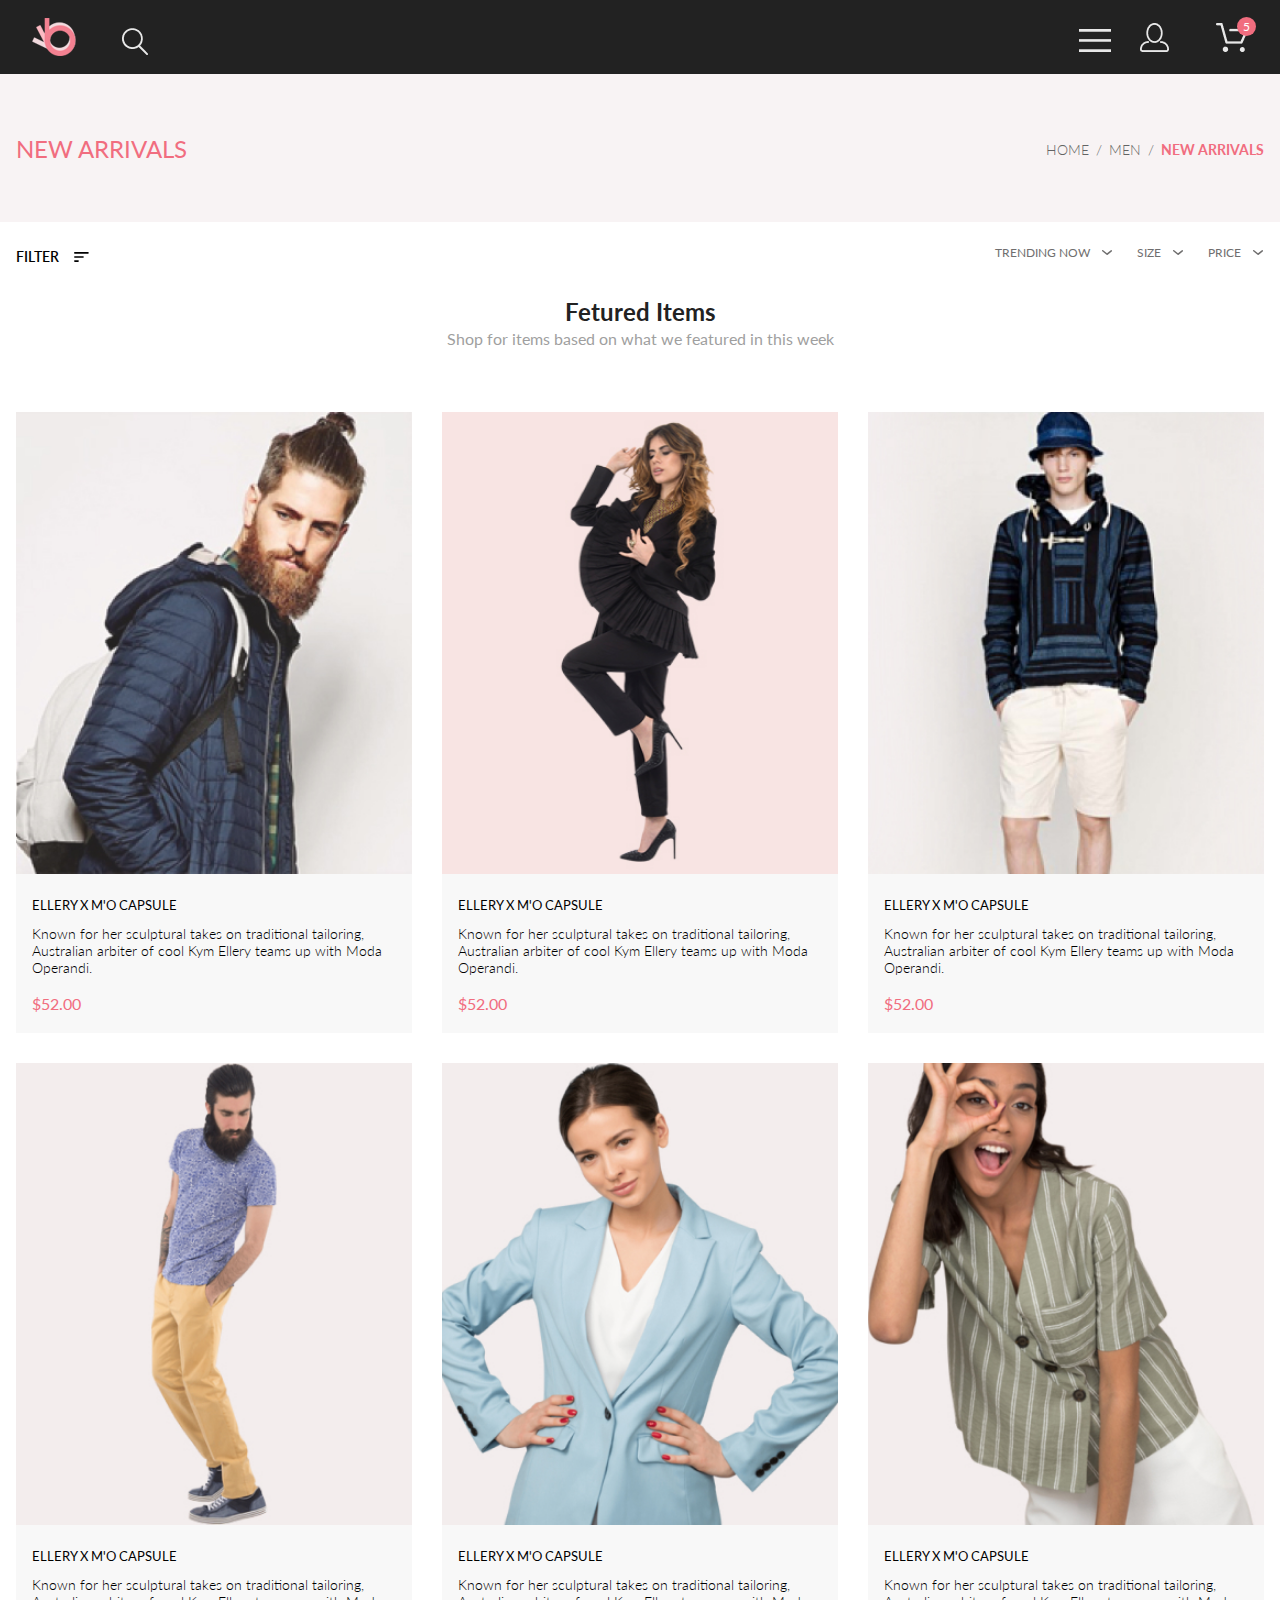
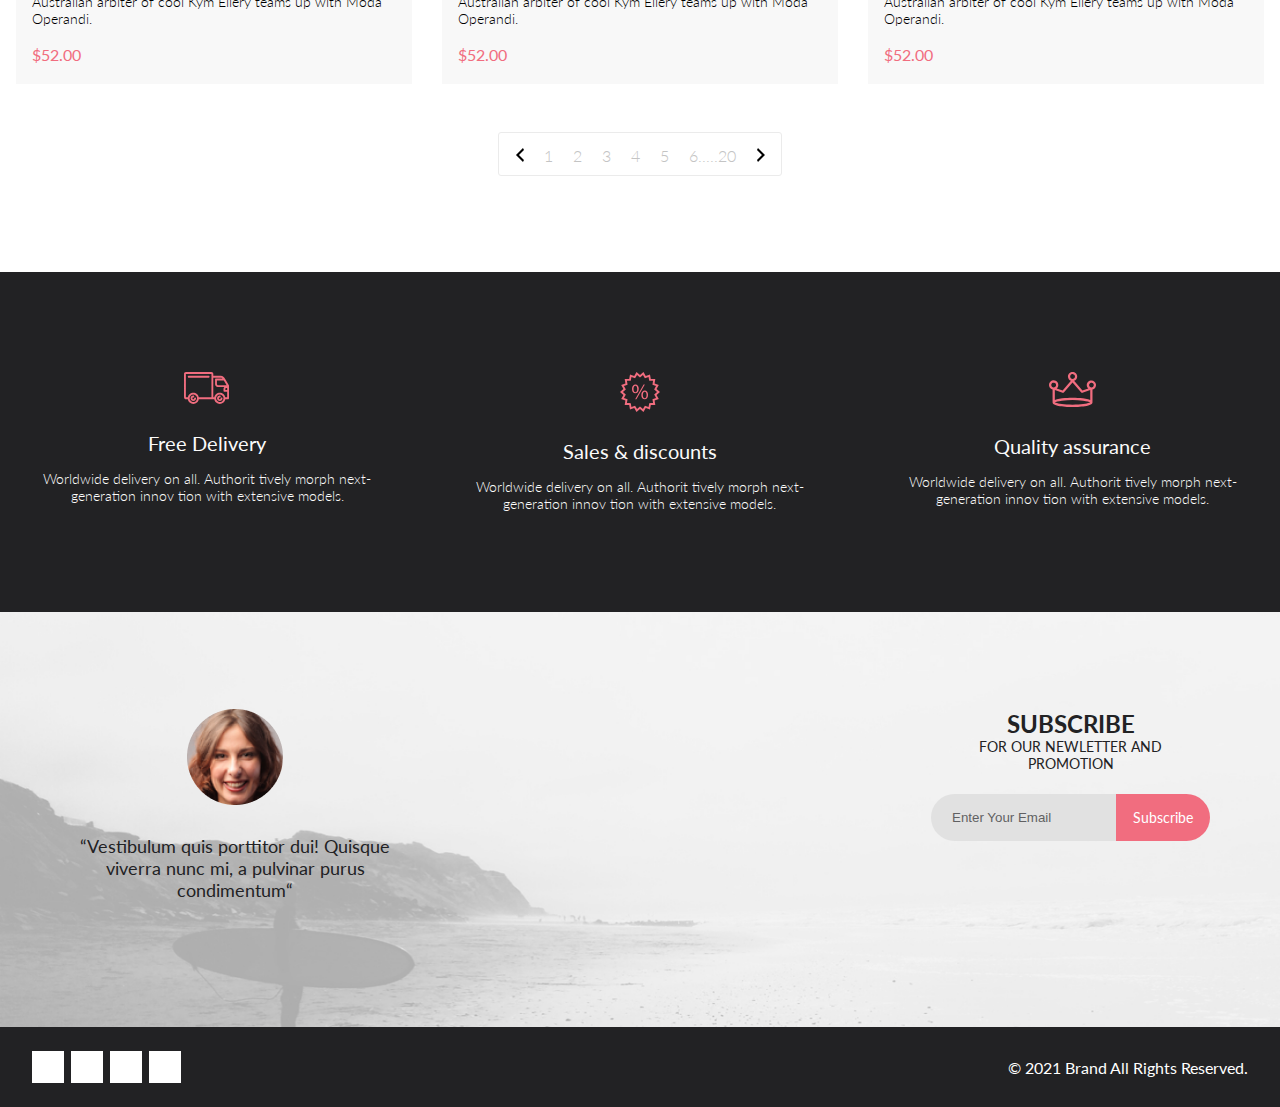
==== index.html @ 320227fe "add files lesson 8" ====
<!DOCTYPE html>
<html lang="en">

<head>
    <meta charset="UTF-8">
    <meta name="viewport" content="width=device-width, initial-scale=1.0">
    <title>Document</title>
    <link rel="stylesheet" href="https://cdnjs.cloudflare.com/ajax/libs/font-awesome/5.15.2/css/all.min.css" integrity="sha512-HK5fgLBL+xu6dm/Ii3z4xhlSUyZgTT9tuc/hSrtw6uzJOvgRr2a9jyxxT1ely+B+xFAmJKVSTbpM/CuL7qxO8w==" crossorigin="anonymous" />
    <link rel="stylesheet" href="style.css">
</head>

<body>
    <div class="header">
        <div class="container">
            <div class="leftHeader">
                <img src="images/logo.png" alt="">
                <img class="searchIcon" src="images/search.png" alt="">
            </div>

            <div class="rightHeader">
                <img src="images/bars.png" alt="">
                <img class="userIcon" src="images/user.png" alt="">

                <span class="cartIconWrap">
                    <img class="cartIcon" src="images/cart.png" alt="">
                    <span>5</span>
                </span>
            </div>
        </div>
    </div>

    <div class="newArrivals">
        <div class="container">
            <h1>NEW ARRIVALS</h1>
            <nav>
                <a href="#">HOME</a>
                <span>/</span>
                <a href="#">MEN</a>
                <span>/</span>
                <a href="#">NEW ARRIVALS</a>
            </nav>
        </div>
    </div>

    <div class="filters">
        <div class="container">
            <div class="filtersLeft">
                <span class="filterLabel">FILTER</span>
                <img class="filterIcon" src="images/filter.svg" alt="">
                <div class="filterPopup hidden">
                    <nav class="filterCategory">
                        <div class="filterCategoryHeader">CATEGORY</div>
                        <div class="hidden">
                            <a href="#">Accessories</a>
                            <a href="#">Bags</a>
                            <a href="#">Denim</a>
                            <a href="#">Hoodies & Sweatshirts</a>
                            <a href="#">Jackets & Coats</a>
                            <a href="#">Polos</a>
                            <a href="#">Shirts</a>
                            <a href="#">Shoes</a>
                            <a href="#">Sweaters & Knits</a>
                            <a href="#">T-Shirts</a>
                            <a href="#">Tanks</a>
                        </div>
                    </nav>
                    <nav class="filterCategory">
                        <div class="filterCategoryHeader">BRAND</div>
                        <div class="hidden">
                            <a href="#">Accessories</a>
                            <a href="#">Bags</a>
                            <a href="#">Denim</a>
                            <a href="#">Hoodies & Sweatshirts</a>
                            <a href="#">Jackets & Coats</a>
                            <a href="#">Polos</a>
                            <a href="#">Shirts</a>
                            <a href="#">Shoes</a>
                            <a href="#">Sweaters & Knits</a>
                            <a href="#">T-Shirts</a>
                            <a href="#">Tanks</a>
                        </div>
                    </nav>
                    <nav class="filterCategory">
                        <div class="filterCategoryHeader">DESIGNER</div>
                        <div class="hidden">
                            <a href="#">Accessories</a>
                            <a href="#">Bags</a>
                            <a href="#">Denim</a>
                            <a href="#">Hoodies & Sweatshirts</a>
                            <a href="#">Jackets & Coats</a>
                            <a href="#">Polos</a>
                            <a href="#">Shirts</a>
                            <a href="#">Shoes</a>
                            <a href="#">Sweaters & Knits</a>
                            <a href="#">T-Shirts</a>
                            <a href="#">Tanks</a>
                        </div>
                    </nav>
                </div>
            </div>
            <div class="filtersRight">
                <div class="filterTrending">
                    TRENDING NOW
                    <img src="images/filterArrow.svg" alt="">
                </div>
                <div class="filterSize">
                    <div class="filterSizeWrap">
                        SIZE
                        <img src="images/filterArrow.svg" alt="">
                    </div>
                    <div class="filterSizes hidden">
                        <div>
                            <input type="checkbox"> XS
                        </div>
                        <div>
                            <input type="checkbox"> S
                        </div>
                        <div>
                            <input type="checkbox"> M
                        </div>
                        <div>
                            <input type="checkbox"> L
                        </div>
                    </div>
                </div>
                <div class="filterPrice">
                    PRICE
                    <img src="images/filterArrow.svg" alt="">
                </div>
            </div>
        </div>
    </div>

    <div class="featured container">
        <h2 class="featuredHeader">Fetured Items</h2>
        <div class="featuredTitle">Shop for items based on what we featured in this week</div>

        <div class="featuredItems">

            <div class="featuredItem">

                <div class="featuredImgWrap">
                    <img src="images/featured/1.jpg" alt="">
                    <div class="featuredImgDark">
                        <button>
                            <img src="images/cart.svg" alt="">
                            Add to Cart
                        </button>
                    </div>
                </div>

                <div class="featuredData">
                    <div class="featuredName">
                        ELLERY X M'O CAPSULE
                    </div>
                    <div class="featuredText">
                        Known for her sculptural takes on traditional tailoring, Australian arbiter of cool Kym Ellery
                        teams
                        up with Moda Operandi.
                    </div>
                    <div class="featuredPrice">
                        $52.00
                    </div>
                </div>

            </div>

            <div class="featuredItem">

                <div class="featuredImgWrap">
                    <img src="images/featured/2.jpg" alt="">
                    <div class="featuredImgDark">
                        <button>
                            <img src="images/cart.svg" alt="">
                            Add to Cart
                        </button>
                    </div>
                </div>

                <div class="featuredData">
                    <div class="featuredName">
                        ELLERY X M'O CAPSULE
                    </div>
                    <div class="featuredText">
                        Known for her sculptural takes on traditional tailoring, Australian arbiter of cool Kym Ellery
                        teams
                        up with Moda Operandi.
                    </div>
                    <div class="featuredPrice">
                        $52.00
                    </div>
                </div>

            </div>

            <div class="featuredItem">

                <div class="featuredImgWrap">
                    <img src="images/featured/3.jpg" alt="">
                    <div class="featuredImgDark">
                        <button>
                            <img src="images/cart.svg" alt="">
                            Add to Cart
                        </button>
                    </div>
                </div>

                <div class="featuredData">
                    <div class="featuredName">
                        ELLERY X M'O CAPSULE
                    </div>
                    <div class="featuredText">
                        Known for her sculptural takes on traditional tailoring, Australian arbiter of cool Kym Ellery
                        teams
                        up with Moda Operandi.
                    </div>
                    <div class="featuredPrice">
                        $52.00
                    </div>
                </div>

            </div>

            <div class="featuredItem">

                <div class="featuredImgWrap">
                    <img src="images/featured/4.jpg" alt="">
                    <div class="featuredImgDark">
                        <button>
                            <img src="images/cart.svg" alt="">
                            Add to Cart
                        </button>
                    </div>
                </div>

                <div class="featuredData">
                    <div class="featuredName">
                        ELLERY X M'O CAPSULE
                    </div>
                    <div class="featuredText">
                        Known for her sculptural takes on traditional tailoring, Australian arbiter of cool Kym Ellery
                        teams
                        up with Moda Operandi.
                    </div>
                    <div class="featuredPrice">
                        $52.00
                    </div>
                </div>

            </div>

            <div class="featuredItem">

                <div class="featuredImgWrap">
                    <img src="images/featured/5.jpg" alt="">
                    <div class="featuredImgDark">
                        <button>
                            <img src="images/cart.svg" alt="">
                            Add to Cart
                        </button>
                    </div>
                </div>

                <div class="featuredData">
                    <div class="featuredName">
                        ELLERY X M'O CAPSULE
                    </div>
                    <div class="featuredText">
                        Known for her sculptural takes on traditional tailoring, Australian arbiter of cool Kym Ellery
                        teams
                        up with Moda Operandi.
                    </div>
                    <div class="featuredPrice">
                        $52.00
                    </div>
                </div>

            </div>
            <div class="featuredItem">

                <div class="featuredImgWrap">
                    <img src="images/featured/6.jpg" alt="">
                    <div class="featuredImgDark">
                        <button>
                            <img src="images/cart.svg" alt="">
                            Add to Cart
                        </button>
                    </div>
                </div>

                <div class="featuredData">
                    <div class="featuredName">
                        ELLERY X M'O CAPSULE
                    </div>
                    <div class="featuredText">
                        Known for her sculptural takes on traditional tailoring, Australian arbiter of cool Kym Ellery
                        teams
                        up with Moda Operandi.
                    </div>
                    <div class="featuredPrice">
                        $52.00
                    </div>
                </div>

            </div>
        </div>

        <div class="pagination">
            <a href="#">
                <img src="images/chevronLeft.svg" alt="">
            </a>
            <a href="#">1</a>
            <a href="#">2</a>
            <a href="#">3</a>
            <a href="#">4</a>
            <a href="#">5</a>
            <a href="#">6.....20</a>
            <a href="#">
                <img src="images/chevronRight.svg" alt="">
            </a>
        </div>
    </div>

    <div class="services">
        <div class="container">

            <div class="serivceUnit">
                <img src="images/services/delivery.svg" alt="">
                <div class="servicesTitle">
                    Free Delivery
                </div>
                <div class="servicesText">
                    Worldwide delivery on all. Authorit tively morph next-generation innov tion with extensive models.
                </div>
            </div>

            <div class="serivceUnit">
                <img src="images/services/discount.svg" alt="">
                <div class="servicesTitle">
                    Sales & discounts
                </div>
                <div class="servicesText">
                    Worldwide delivery on all. Authorit tively morph next-generation innov tion with extensive models.
                </div>
            </div>

            <div class="serivceUnit">
                <img src="images/services/assurance.svg" alt="">
                <div class="servicesTitle">
                    Quality assurance
                </div>
                <div class="servicesText">
                    Worldwide delivery on all. Authorit tively morph next-generation innov tion with extensive models.
                </div>
            </div>
        </div>
    </div>

    <div class="subscribe">
        <div class="container">

            <div class="subscribeLeft">
                <img src="images/subscribeUser.png" alt="">
                <div class="subscribeUserText">
                    “Vestibulum quis porttitor dui! Quisque viverra nunc mi, a pulvinar purus condimentum“
                </div>
            </div>

            <div class="subscribeRight">
                <div class="subscribeTitle">
                    SUBSCRIBE
                </div>
                <div class="subscribeText">
                    FOR OUR NEWLETTER AND PROMOTION
                </div>
                <form action="" class="subscribeForm">
                    <input type="text" placeholder="Enter Your Email">
                    <button>Subscribe</button>
                </form>
            </div>

        </div>
    </div>

    <div class="footer">
        <div class="container">
            <div class="footerLeft">
                <a href="#">
                    <i class="fab fa-facebook-f"></i>
                </a>
                <a href="#">
                    <i class="fab fa-instagram"></i>
                </a>
                <a href="#">
                    <i class="fab fa-pinterest-p"></i>
                </a>
                <a href="#">
                    <i class="fab fa-twitter"></i>
                </a>
            </div>
            <div class="footerRight">
                &copy; 2021  Brand  All Rights Reserved.
            </div>
        </div>
    </div>

    <script src="app.js"></script>
</body>

</html>
---- style.css ----
@import url("https://fonts.googleapis.com/css2?family=Lato:wght@300;400;700;900&display=swap");
body {
    margin: 0;
    font-family: Lato, sans-serif;
}

.header {
    background: #222222;
    height: 74px;
    padding: 18px 16px;
    box-sizing: border-box;
}

.header .container {
    display: flex;
    justify-content: space-between;
    align-items: center;
}

@media (min-width: 1600px) {
    .container {
        margin: 0 auto;
        width: 1140px;
    }
}

@media (min-width: 768px) {
    .header {
        padding-left: 32px;
        padding-right: 32px;
    }
}

.header i {
    color: #e8e8e8;
}

.userIcon,
.cartIcon {
    display: none;
}

@media (min-width: 768px) {
    .userIcon,
    .cartIcon {
        display: inline;
    }
}

.userIcon {
    margin-left: 25px;
    margin-right: 42px;
}

.searchIcon {
    margin-left: 41px;
}

.cartIconWrap {
    position: relative;
}

.cartIconWrap span {
    display: inline-block;
    width: 19px;
    height: 19px;
    color: white;
    background: #f16d7f;
    border-radius: 50%;
    position: absolute;
    text-align: center;
    right: -8px;
    top: -19px;
    font-size: 12px;
    line-height: 19px;
}

.newArrivals {
    background: #f8f3f4;
    min-height: 148px;
}

.newArrivals h1 {
    margin: 24px 0 32px;
    font-weight: normal;
    font-size: 24px;
    line-height: 29px;
    color: #f16d7f;
}

@media (min-width: 768px) {
    .newArrivals h1 {
        margin: 0;
    }
}

.newArrivals .container {
    display: flex;
    flex-direction: column;
    align-items: center;
    min-height: inherit;
}

@media (min-width: 768px) {
    .newArrivals .container {
        flex-direction: row;
        justify-content: space-between;
    }
}

@media (min-width: 768px) and (max-width: 1599px) {
    .newArrivals .container {
        padding: 0 16px;
    }
}

.newArrivals nav a,
.newArrivals nav span {
    font-weight: 300;
    font-size: 14px;
    line-height: 17px;
    color: #636363;
}

.newArrivals nav a {
    text-decoration: none;
}

.newArrivals nav span {
    margin: 0 3px;
}

.newArrivals nav a:last-of-type {
    font-weight: bold;
    font-size: 14px;
    line-height: 17px;
    color: #f16d7f;
}

.filters {
    margin-top: 24px;
    margin-bottom: 32px;
}

@media (min-width: 1600px) {
    .filters {
        margin-top: 51px;
        margin-bottom: 64px;
    }
}

.filters .container {
    display: flex;
    justify-content: space-between;
    padding-left: 8px;
    padding-right: 8px;
}

@media (min-width: 768px) {
    .filters .container {
        padding-left: 16px;
        padding-right: 16px;
    }
}

@media (min-width: 1600px) {
    .filters .container {
        padding-left: 0;
        padding-right: 0;
        justify-content: flex-start;
    }
}

.filtersRight {
    display: flex;
    font-size: 12px;
    line-height: 14px;
    color: #6f6e6e;
}

@media (min-width: 1600px) {
    .filtersRight {
        font-size: 14px;
        line-height: 17px;
        margin-left: 320px;
    }
}

.filtersRight img {
    position: relative;
    bottom: 1px;
    margin-left: 9px;
}

.filtersRight > div:not(:last-child) {
    margin-right: 15px;
}

@media (min-width: 375px) {
    .filtersRight > div:not(:last-child) {
        margin-right: 24px;
    }
}

.filtersLeft .filterLabel {
    display: none;
    position: relative;
    z-index: 2;
    cursor: pointer;
}

.filterLabelPink {
    color: #ef5b70 !important;
    left: 16px;
    top: 13px;
}

.filterIconPink {
    left: 16px;
    top: 13px;
}

@media (min-width: 768px) {
    .filtersLeft .filterLabel {
        display: inline;
        font-weight: 600;
        font-size: 14px;
        line-height: 17px;
        color: #000000;
    }
}

.filtersLeft .filterIcon {
    width: 37px;
    height: 25px;
    position: relative;
    z-index: 2;
}

@media (min-width: 768px) {
    .filtersLeft .filterIcon {
        width: 15px;
        height: 10px;
        margin-left: 11px;
    }
}

.filtersLeft {
    position: relative;
}

.hidden {
    display: none;
}

.filterPopup {
    position: absolute;
    left: 0;
    top: 0;
    width: 360px;
    background: #ffffff;
    box-shadow: 6px 4px 35px rgba(0, 0, 0, 0.21);
    padding: 46px 16px 16px 16px;
    z-index: 1;
    overflow-y: auto;
}

.filterCategoryHeader {
    font-size: 14px;
    line-height: 37px;
    color: #ef5b70;
    padding-left: 11px;
    min-height: 37px;
    border-bottom: 1px solid #ebebeb;
    margin-bottom: 24px;
    position: relative;
    cursor: pointer;
}

.filterCategoryHeader:before {
    content: "";
    width: 5px;
    min-height: inherit;
    background: #ef5b70;
    position: absolute;
    left: 0;
    top: 1px;
}

.filterCategory:not(:last-child) {
    margin-bottom: 24px;
}

.filterCategory a {
    display: block;
    text-decoration: none;
    padding-left: 34px;
    padding-right: 16px;
    font-size: 14px;
    line-height: 17px;
    color: #6f6e6e;
}

.filterCategory a:not(:last-child) {
    margin-bottom: 11px;
}

.filterSizeWrap {
    cursor: pointer;
}

.filterSize {
    position: relative;
}

.filterSizes {
    position: absolute;
    left: 0;
    top: 25px;
    width: 79px;
    height: 103px;
    background: #ffffff;
    box-shadow: 6px 4px 35px rgba(0, 0, 0, 0.21);
    padding: 7px 9px;
    box-sizing: border-box;
    font-size: 14px;
    color: #6f6e6e;
}

.filterSizes > div:not(:last-child) {
    margin-bottom: 4px;
}

.featured {
    padding-left: 8px;
    padding-right: 8px;
    margin-bottom: 96px;
}

@media (min-width: 768px) {
    .featured {
        padding-left: 16px;
        padding-right: 16px;
    }
}

@media (min-width: 1600px) {
    .featured {
        padding-left: 0;
        padding-right: 0;
    }
}

.featured h2 {
    margin-top: 0;
    margin-bottom: 3px;
    text-align: center;
    color: #222222;
}

.featuredTitle {
    text-align: center;
    color: #9f9f9f;
    margin-bottom: 64px;
}

.featuredItems {
    display: grid;
    grid-template-columns: 1fr;
    row-gap: 16px;
}

@media (min-width: 640px) {
    .featuredItems {
        grid-template-columns: 1fr 1fr;
        row-gap: 18px;
        column-gap: 16px;
    }
}

@media (min-width: 1000px) {
    .featuredItems {
        grid-template-columns: repeat(3, 1fr);
        gap: 30px;
    }
}

.featuredItem {
    background: #f8f8f8;
}

.featuredItem img {
    width: 100%;
    display: block;
}

.featuredImgWrap {
    position: relative;
}

.featuredItem:hover .featuredImgDark {
    display: flex;
}

.featuredImgDark {
    position: absolute;
    width: 100%;
    height: 100%;
    left: 0;
    top: 0;
    background: rgba(58, 56, 56, 0.86);
    display: none;
    justify-content: center;
    align-items: center;
}

.featuredImgDark button {
    background: none;
    border: 1px solid white;
    color: white;
    display: flex;
    align-items: center;
    padding: 10px 14px;
    font-size: 14px;
    font-family: inherit;
}

.featuredImgDark button img {
    width: 26px;
    height: 24px;
    margin-right: 11px;
}

.featuredData {
    padding: 23px 16px 20px;
}

.featuredName {
    font-size: 13px;
    line-height: 16px;
    color: #000000;
}

.featuredText {
    font-weight: 300;
    font-size: 14px;
    line-height: 17px;
    margin-top: 12px;
    margin-bottom: 18px;
}

.featuredPrice {
    font-size: 16px;
    line-height: 19px;
    color: #f16d7f;
}

.pagination {
    width: 284px;
    height: 44px;
    margin: 0 auto;
    border: 1px solid #ebebeb;
    margin-top: 48px;
    padding: 13px 16px;
    box-sizing: border-box;
    display: flex;
    justify-content: space-between;
    border-radius: 3px;
}

.pagination a {
    text-decoration: none;
    font-weight: 300;
    font-size: 16px;
    color: #c4c4c4;
}

.pagination a:hover {
    color: #ef5b70;
}

.services {
    background: #222224;
    padding-top: 48px;
    padding-bottom: 81px;
    padding-left: 14px;
    padding-right: 14px;
}

@media (min-width: 1200px) {
    .services {
        padding-top: 100px;
        padding-bottom: 100px;
    }
}

.services .container {
    display: grid;
    gap: 46px;
}

@media (min-width: 1200px) {
    .services .container {
        display: grid;
        grid-template-columns: repeat(3, 1fr);
        gap: 46px;
    }
}

.serivceUnit {
    text-align: center;
    display: flex;
    flex-direction: column;
    align-items: center;
}

.servicesTitle,
.servicesText {
    color: #fbfbfb;
}

.servicesTitle {
    font-size: 19.96px;
    line-height: 24px;
    margin-top: 27px;
    margin-bottom: 15px;
}

.servicesText {
    font-weight: 300;
    font-size: 13.972px;
    line-height: 17px;
    max-width: 340px;
}

.subscribe {
    background: url(images/subscribe.jpg) no-repeat;
    background-size: cover;
    padding-top: 64px;
    padding-bottom: 109px;
    padding-left: 20px;
    padding-right: 20px;
}

@media (min-width: 1200px) {
    .subscribe {
        padding-top: 97px;
        padding-bottom: 126px;
    }

    .subscribe .container {
        margin: 0 auto;
        width: 1140px;
        display: flex;
        justify-content: space-between;
    }
}

.subscribeLeft {
    display: flex;
    flex-direction: column;
    align-items: center;
}

.subscribeUserText {
    margin-top: 30px;
    text-align: center;
    font-size: 18px;
    line-height: 22px;
    color: #222224;
    max-width: 330px;
}

.subscribeRight {
    display: flex;
    flex-direction: column;
    align-items: center;
    margin-top: 65px;
}

@media (min-width: 1200px) {
    .subscribeRight {
        margin-top: initial;
    }
}

.subscribeTitle {
    font-weight: 700;
    font-size: 24px;
    color: #222224;
}

.subscribeTitle,
.subscribeText {
    max-width: 271px;
    text-align: center;
}

.subscribeText {
    font-size: 14px;
    color: #222224;
    margin-bottom: 22px;
}

.subscribeForm {
    height: 47px;
}

.subscribeForm input {
    height: inherit;
    background: #e1e1e1;
    border: none;
    padding: 6px 21px;
    box-sizing: border-box;
    border-top-left-radius: 28px;
    border-bottom-left-radius: 28px;
    float: left;
    width: 185px;
}

.subscribeForm input::-webkit-input-placeholder {
    color: #222224;
    font-family: inherit;
    opacity: 0.67;
}
.subscribeForm input::-moz-placeholder {
    color: #222224;
    font-family: inherit;
    opacity: 0.67;
}
.subscribeForm input:-ms-input-placeholder {
    color: #222224;
    font-family: inherit;
    opacity: 0.67;
}
.subscribeForm input:-moz-placeholder {
    color: #222224;
    font-family: inherit;
    opacity: 0.67;
}

.subscribeForm button {
    height: inherit;
    border: none;
    color: white;
    font-family: inherit;
    font-size: 14px;
    line-height: 17px;
    background: #f16d7f;
    border-top-right-radius: 28px;
    border-bottom-right-radius: 28px;
    padding: 0 17px;
}

.footer {
    background: #222224;
    padding: 43px 20px 10px;
}

@media (min-width: 768px) {
    .footer {
        padding: 24px 32px;
    }
}

.footer .container {
    display: flex;
    flex-direction: column;
    align-items: center;
}

@media (min-width: 768px) {
    .footer .container {
        flex-direction: row;
        justify-content: space-between;
    }
}

.footerLeft {
    display: flex;
}

.footer a {
    color: black;
    background: white;
    width: 32px;
    height: 32px;
    display: flex;
    justify-content: center;
    align-items: center;
    text-decoration: none;
}

.footer a:hover {
    background: #f16d7f;
    color: white;
}

.footer a:not(:last-child) {
    margin-right: 7px;
}

.footerRight {
    color: white;
}

@media (max-width: 767px) {
    .footerRight {
        margin-top: 40px;
    }
}
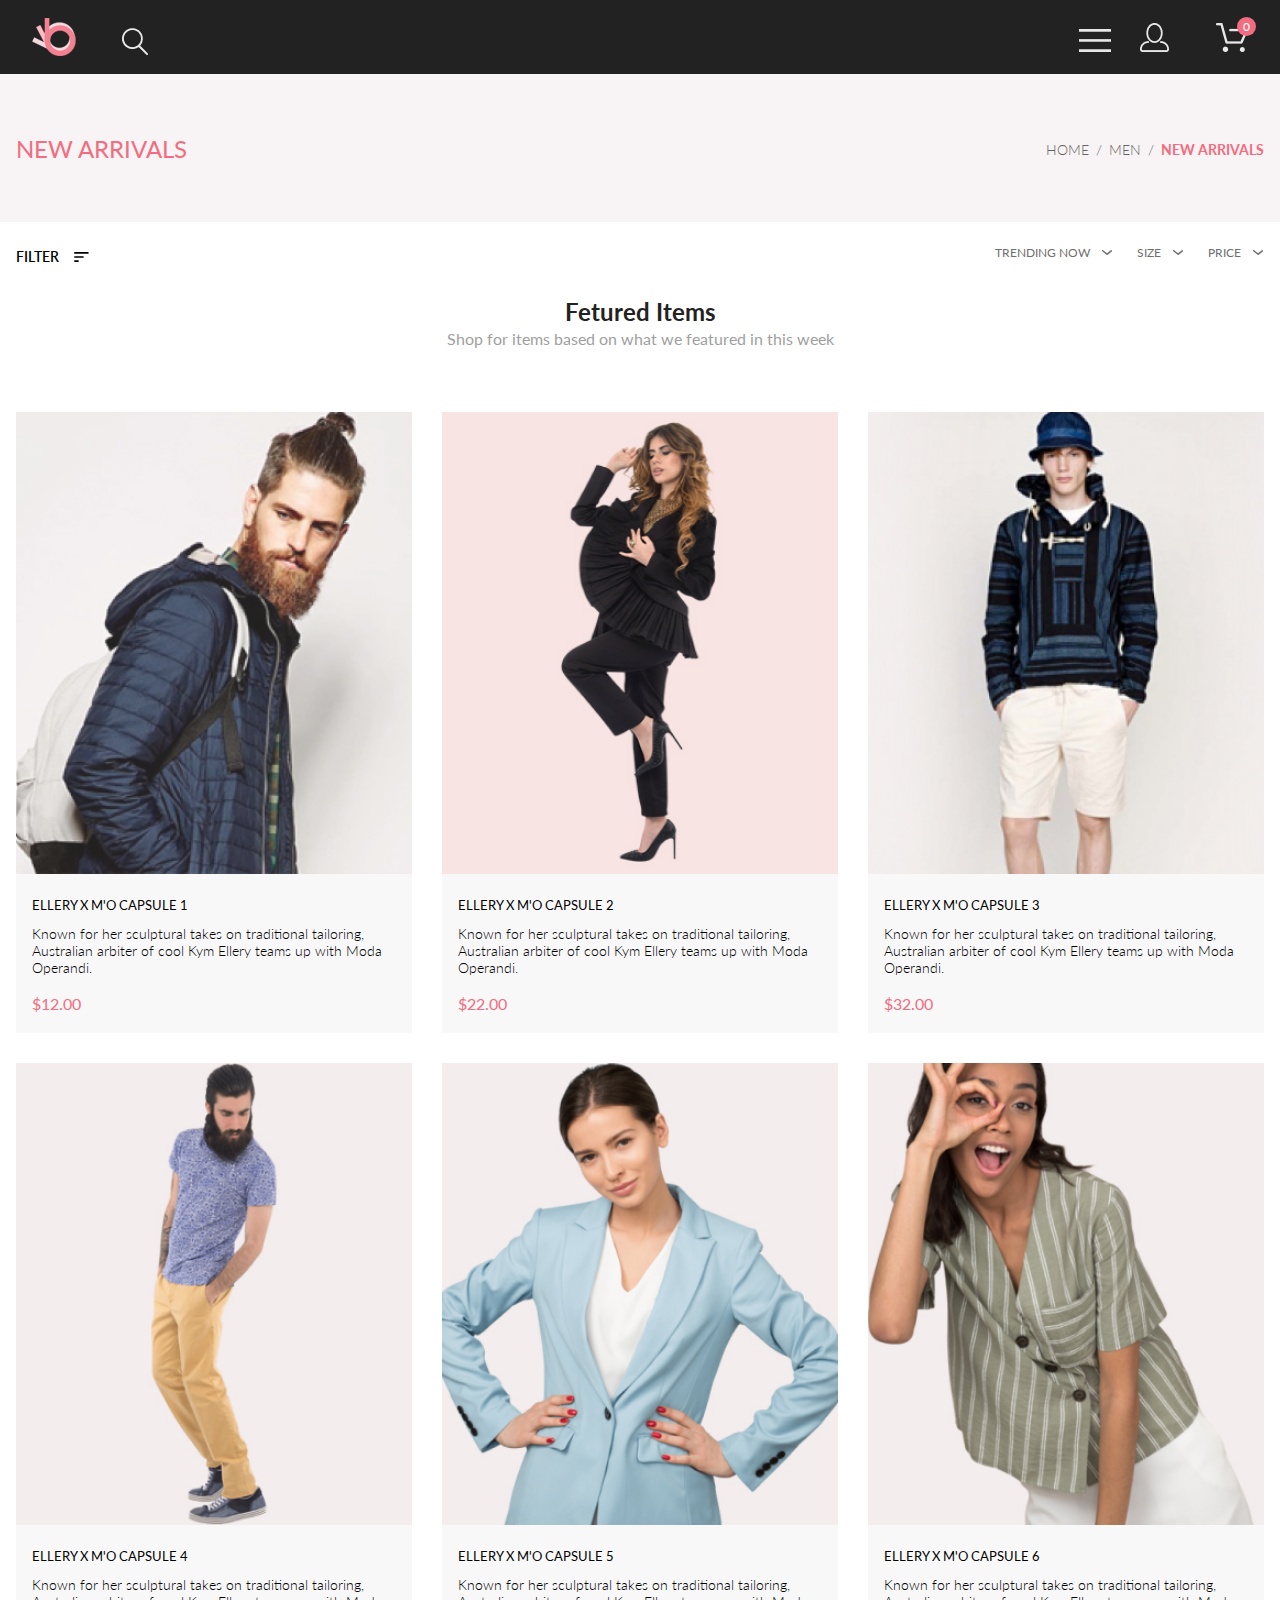
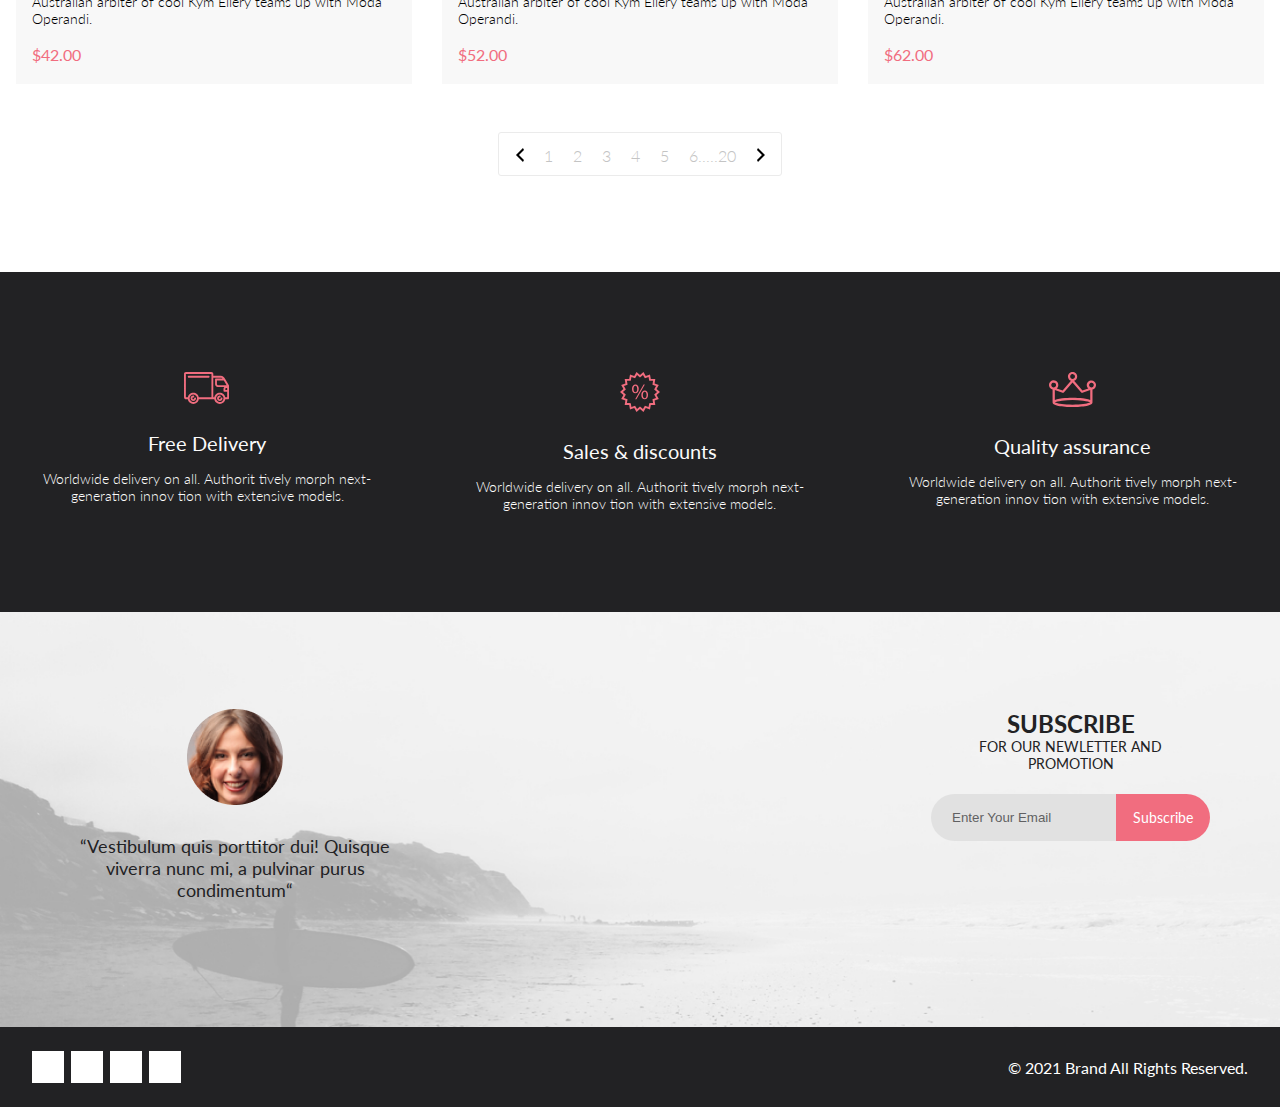
==== commit 9573d4c2: "lesson 8 in work" ====
--- a/index.html
+++ b/index.html
@@ -20,13 +20,23 @@
             <div class="rightHeader">
                 <img src="images/bars.png" alt="">
                 <img class="userIcon" src="images/user.png" alt="">
-
                 <span class="cartIconWrap">
                     <img class="cartIcon" src="images/cart.png" alt="">
-                    <span>5</span>
+                    <span class='basketCount'>0</span>
                 </span>
             </div>
         </div>
+    </div>
+
+  <div class="popupBasket">
+        <table>
+            <tr>
+                <td>Название товара</td>
+                <td>Количество</td>
+                <td>Цена за шт.</td>
+                <td>Итого</td>                
+            </tr>
+        </table>
     </div>
 
     <div class="newArrivals">
@@ -142,16 +152,128 @@
                 <div class="featuredImgWrap">
                     <img src="images/featured/1.jpg" alt="">
                     <div class="featuredImgDark">
-                        <button>
-                            <img src="images/cart.svg" alt="">
-                            Add to Cart
-                        </button>
-                    </div>
-                </div>
-
-                <div class="featuredData">
-                    <div class="featuredName">
-                        ELLERY X M'O CAPSULE
+                        <button class="addToCart">
+                            <img src="images/cart.svg" alt="">
+                            Add to Cart
+                        </button>
+                    </div>
+                </div>
+
+                <div class="featuredData">
+                    <div class="featuredName">
+                        ELLERY X M'O CAPSULE 1
+                    </div>
+                    <div class="featuredText">
+                        Known for her sculptural takes on traditional tailoring, Australian arbiter of cool Kym Ellery
+                        teams
+                        up with Moda Operandi.
+                    </div>
+                    <div class="featuredPrice">
+                        $12.00
+                    </div>
+                </div>
+
+            </div>
+
+            <div class="featuredItem">
+
+                <div class="featuredImgWrap">
+                    <img src="images/featured/2.jpg" alt="">
+                    <div class="featuredImgDark">
+                        <button class="addToCart">
+                            <img src="images/cart.svg" alt="">
+                            Add to Cart
+                        </button>
+                    </div>
+                </div>
+
+                <div class="featuredData">
+                    <div class="featuredName">
+                        ELLERY X M'O CAPSULE 2
+                    </div>
+                    <div class="featuredText">
+                        Known for her sculptural takes on traditional tailoring, Australian arbiter of cool Kym Ellery
+                        teams
+                        up with Moda Operandi.
+                    </div>
+                    <div class="featuredPrice">
+                        $22.00
+                    </div>
+                </div>
+
+            </div>
+
+            <div class="featuredItem">
+
+                <div class="featuredImgWrap">
+                    <img src="images/featured/3.jpg" alt="">
+                    <div class="featuredImgDark">
+                        <button class="addToCart">
+                            <img src="images/cart.svg" alt="">
+                            Add to Cart
+                        </button>
+                    </div>
+                </div>
+
+                <div class="featuredData">
+                    <div class="featuredName">
+                        ELLERY X M'O CAPSULE 3
+                    </div>
+                    <div class="featuredText">
+                        Known for her sculptural takes on traditional tailoring, Australian arbiter of cool Kym Ellery
+                        teams
+                        up with Moda Operandi.
+                    </div>
+                    <div class="featuredPrice">
+                        $32.00
+                    </div>
+                </div>
+
+            </div>
+
+            <div class="featuredItem">
+
+                <div class="featuredImgWrap">
+                    <img src="images/featured/4.jpg" alt="">
+                    <div class="featuredImgDark">
+                        <button class="addToCart">
+                            <img src="images/cart.svg" alt="">
+                            Add to Cart
+                        </button>
+                    </div>
+                </div>
+
+                <div class="featuredData">
+                    <div class="featuredName">
+                        ELLERY X M'O CAPSULE 4
+                    </div>
+                    <div class="featuredText">
+                        Known for her sculptural takes on traditional tailoring, Australian arbiter of cool Kym Ellery
+                        teams
+                        up with Moda Operandi.
+                    </div>
+                    <div class="featuredPrice">
+                        $42.00
+                    </div>
+                </div>
+
+            </div>
+
+            <div class="featuredItem">
+
+                <div class="featuredImgWrap">
+                    <img src="images/featured/5.jpg" alt="">
+                    <div class="featuredImgDark">
+                        <button class="addToCart">
+                            <img src="images/cart.svg" alt="">
+                            Add to Cart
+                        </button>
+                    </div>
+                </div>
+
+                <div class="featuredData">
+                    <div class="featuredName">
+                        ELLERY X M'O CAPSULE 5
                     </div>
                     <div class="featuredText">
                         Known for her sculptural takes on traditional tailoring, Australian arbiter of cool Kym Ellery
@@ -164,141 +286,29 @@
                 </div>
 
             </div>
-
-            <div class="featuredItem">
-
-                <div class="featuredImgWrap">
-                    <img src="images/featured/2.jpg" alt="">
-                    <div class="featuredImgDark">
-                        <button>
-                            <img src="images/cart.svg" alt="">
-                            Add to Cart
-                        </button>
-                    </div>
-                </div>
-
-                <div class="featuredData">
-                    <div class="featuredName">
-                        ELLERY X M'O CAPSULE
-                    </div>
-                    <div class="featuredText">
-                        Known for her sculptural takes on traditional tailoring, Australian arbiter of cool Kym Ellery
-                        teams
-                        up with Moda Operandi.
-                    </div>
-                    <div class="featuredPrice">
-                        $52.00
-                    </div>
-                </div>
-
-            </div>
-
-            <div class="featuredItem">
-
-                <div class="featuredImgWrap">
-                    <img src="images/featured/3.jpg" alt="">
-                    <div class="featuredImgDark">
-                        <button>
-                            <img src="images/cart.svg" alt="">
-                            Add to Cart
-                        </button>
-                    </div>
-                </div>
-
-                <div class="featuredData">
-                    <div class="featuredName">
-                        ELLERY X M'O CAPSULE
-                    </div>
-                    <div class="featuredText">
-                        Known for her sculptural takes on traditional tailoring, Australian arbiter of cool Kym Ellery
-                        teams
-                        up with Moda Operandi.
-                    </div>
-                    <div class="featuredPrice">
-                        $52.00
-                    </div>
-                </div>
-
-            </div>
-
-            <div class="featuredItem">
-
-                <div class="featuredImgWrap">
-                    <img src="images/featured/4.jpg" alt="">
-                    <div class="featuredImgDark">
-                        <button>
-                            <img src="images/cart.svg" alt="">
-                            Add to Cart
-                        </button>
-                    </div>
-                </div>
-
-                <div class="featuredData">
-                    <div class="featuredName">
-                        ELLERY X M'O CAPSULE
-                    </div>
-                    <div class="featuredText">
-                        Known for her sculptural takes on traditional tailoring, Australian arbiter of cool Kym Ellery
-                        teams
-                        up with Moda Operandi.
-                    </div>
-                    <div class="featuredPrice">
-                        $52.00
-                    </div>
-                </div>
-
-            </div>
-
-            <div class="featuredItem">
-
-                <div class="featuredImgWrap">
-                    <img src="images/featured/5.jpg" alt="">
-                    <div class="featuredImgDark">
-                        <button>
-                            <img src="images/cart.svg" alt="">
-                            Add to Cart
-                        </button>
-                    </div>
-                </div>
-
-                <div class="featuredData">
-                    <div class="featuredName">
-                        ELLERY X M'O CAPSULE
-                    </div>
-                    <div class="featuredText">
-                        Known for her sculptural takes on traditional tailoring, Australian arbiter of cool Kym Ellery
-                        teams
-                        up with Moda Operandi.
-                    </div>
-                    <div class="featuredPrice">
-                        $52.00
-                    </div>
-                </div>
-
-            </div>
             <div class="featuredItem">
 
                 <div class="featuredImgWrap">
                     <img src="images/featured/6.jpg" alt="">
                     <div class="featuredImgDark">
-                        <button>
-                            <img src="images/cart.svg" alt="">
-                            Add to Cart
-                        </button>
-                    </div>
-                </div>
-
-                <div class="featuredData">
-                    <div class="featuredName">
-                        ELLERY X M'O CAPSULE
-                    </div>
-                    <div class="featuredText">
-                        Known for her sculptural takes on traditional tailoring, Australian arbiter of cool Kym Ellery
-                        teams
-                        up with Moda Operandi.
-                    </div>
-                    <div class="featuredPrice">
-                        $52.00
+                        <button class="addToCart">
+                            <img src="images/cart.svg" alt="">
+                            Add to Cart
+                        </button>
+                    </div>
+                </div>
+
+                <div class="featuredData">
+                    <div class="featuredName">
+                        ELLERY X M'O CAPSULE 6
+                    </div>
+                    <div class="featuredText">
+                        Known for her sculptural takes on traditional tailoring, Australian arbiter of cool Kym Ellery
+                        teams
+                        up with Moda Operandi.
+                    </div>
+                    <div class="featuredPrice">
+                        $62.00
                     </div>
                 </div>
 
@@ -405,6 +415,7 @@
     </div>
 
     <script src="app.js"></script>
+    <script src="basket.js"></script>
 </body>
 
 </html>--- a/style.css
+++ b/style.css
@@ -709,3 +709,15 @@
         margin-top: 40px;
     }
 }
+
+.popupBasket {
+    position: absolute;
+    background-color: #fff;
+    border: 1px solid #ccc;
+    width: 400px;
+    height: 150px;
+    top: 74px;
+    right: 0;
+    display: none;
+}
+
